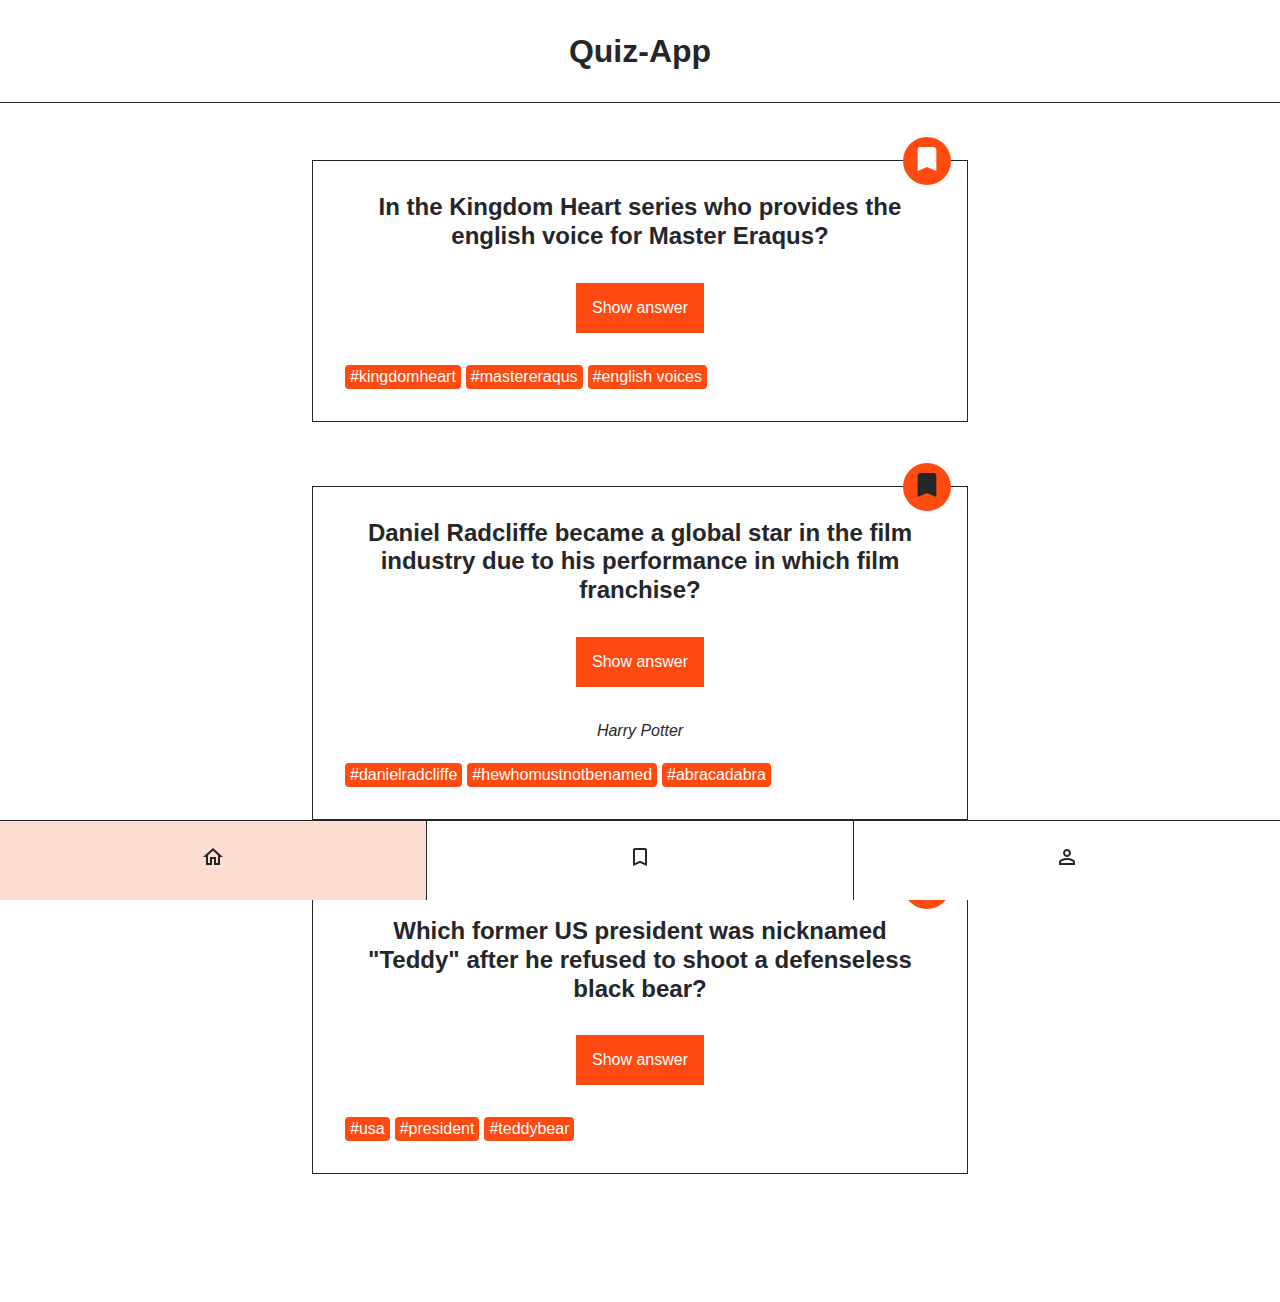
==== index.html @ 91dc2b67 ""initial commit"" ====
<!DOCTYPE html>
<html lang="en">
  <head>
    <meta charset="UTF-8" />
    <meta http-equiv="X-UA-Compatible" content="IE=edge" />
    <meta name="viewport" content="width=device-width, initial-scale=1.0" />
    <title>Quiz-App</title>
    <link rel="stylesheet" href="./styles.css" />
  </head>
  <body>
    <header class="header">
      <h1 class="header__title">Quiz-App</h1>
    </header>
    <main>
      <ul class="card-list">
        <!--
                FIRST CARD
              -->
        <li class="card-list__item">
          <article class="card">
            <h2 class="card__question">
              In the Kingdom Heart series who provides the english voice for
              Master Eraqus?
            </h2>
            <button class="card__button-answer" type="button">
              Show answer
            </button>
            <p class="card__answer">Mark Hamill</p>
            <ul class="card__tag-list">
              <li class="card__tag-list-item">#kingdomheart</li>
              <li class="card__tag-list-item">#mastereraqus</li>
              <li class="card__tag-list-item">#english voices</li>
            </ul>
            <div class="card__button-bookmark">
              <button class="bookmark" aria-label="bookmark" type="button">
                <svg
                  class="bookmark__icon"
                  xmlns="http://www.w3.org/2000/svg"
                  viewbox="0 0 24 24"
                >
                  <path
                    d="M17 3H7c-1.1 0-2 .9-2 2v16l7-3 7 3V5c0-1.1-.9-2-2-2z"
                  />
                </svg>
              </button>
            </div>
          </article>
        </li>
        <!--
                SECOND CARD
              -->
        <li class="card-list__item">
          <article class="card">
            <h2 class="card__question">
              Daniel Radcliffe became a global star in the film industry due to
              his performance in which film franchise?
            </h2>
            <button class="card__button-answer" type="button">
              Show answer
            </button>
            <p class="card__answer card__answer--active">Harry Potter</p>
            <ul class="card__tag-list">
              <li class="card__tag-list-item">#danielradcliffe</li>
              <li class="card__tag-list-item">#hewhomustnotbenamed</li>
              <li class="card__tag-list-item">#abracadabra</li>
            </ul>
            <div class="card__button-bookmark">
              <button
                class="bookmark bookmark--active"
                aria-label="bookmark"
                type="button"
              >
                <svg
                  class="bookmark__icon"
                  xmlns="http://www.w3.org/2000/svg"
                  viewbox="0 0 24 24"
                >
                  <path
                    d="M17 3H7c-1.1 0-2 .9-2 2v16l7-3 7 3V5c0-1.1-.9-2-2-2z"
                  />
                </svg>
              </button>
            </div>
          </article>
        </li>
        <!--
                THIRD CARD
              -->
        <li class="card-list__item">
          <article class="card">
            <h2 class="card__question">
              Which former US president was nicknamed &quot;Teddy&quot; after he
              refused to shoot a defenseless black bear?
            </h2>
            <button class="card__button-answer" type="button">
              Show answer
            </button>
            <p class="card__answer">Theodore Roosevelt</p>
            <ul class="card__tag-list">
              <li class="card__tag-list-item">#usa</li>
              <li class="card__tag-list-item">#president</li>
              <li class="card__tag-list-item">#teddybear</li>
            </ul>
            <div class="card__button-bookmark">
              <button class="bookmark" aria-label="bookmark" type="button">
                <svg
                  class="bookmark__icon"
                  xmlns="http://www.w3.org/2000/svg"
                  viewbox="0 0 24 24"
                >
                  <path
                    d="M17 3H7c-1.1 0-2 .9-2 2v16l7-3 7 3V5c0-1.1-.9-2-2-2z"
                  />
                </svg>
              </button>
            </div>
          </article>
        </li>
      </ul>
    </main>

    <nav class="navigation">
      <ul class="navigation__list">
        <li class="navigation__list-item navigation__list-item--active">
          <a
            class="navigation__link"
            href="/index.html"
            aria-label="go to home page"
          >
            <svg
              xmlns="http://www.w3.org/2000/svg"
              height="24px"
              viewbox="0 0 24 24"
              width="24px"
            >
              <path
                d="M12 5.69l5 4.5V18h-2v-6H9v6H7v-7.81l5-4.5M12 3L2 12h3v8h6v-6h2v6h6v-8h3L12 3z"
              />
            </svg>
          </a>
        </li>
        <li class="navigation__list-item">
          <a
            class="navigation__link"
            href="/bookmarks.html"
            aria-label="go to bookmarks page"
          >
            <svg
              xmlns="http://www.w3.org/2000/svg"
              height="24px"
              viewbox="0 0 24 24"
              width="24px"
            >
              <path
                d="M17 3H7c-1.1 0-2 .9-2 2v16l7-3 7 3V5c0-1.1-.9-2-2-2zm0 15l-5-2.18L7 18V5h10v13z"
              />
            </svg>
          </a>
        </li>
        <li class="navigation__list-item">
          <a
            class="navigation__link"
            href="/profile.html"
            aria-label="go to profile page"
          >
            <svg
              xmlns="http://www.w3.org/2000/svg"
              height="24px"
              viewbox="0 0 24 24"
              width="24px"
            >
              <path
                d="M12 6c1.1 0 2 .9 2 2s-.9 2-2 2-2-.9-2-2 .9-2 2-2m0 9c2.7 0 5.8 1.29 6 2v1H6v-.99c.2-.72 3.3-2.01 6-2.01m0-11C9.79 4 8 5.79 8 8s1.79 4 4 4 4-1.79 4-4-1.79-4-4-4zm0 9c-2.67 0-8 1.34-8 4v3h16v-3c0-2.66-5.33-4-8-4z"
              />
            </svg>
          </a>
        </li>
      </ul>
    </nav>
  </body>
</html>
---- styles.css ----
@import "./global.css";

@import "./components/bookmark/bookmark.css";
@import "./components/card-list/card-list.css";
@import "./components/card/card.css";
@import "./components/header/header.css";
@import "./components/navigation/navigation.css";
@import "./components/profile/profile.css";
@import "./components/counter-list/counter-list.css";
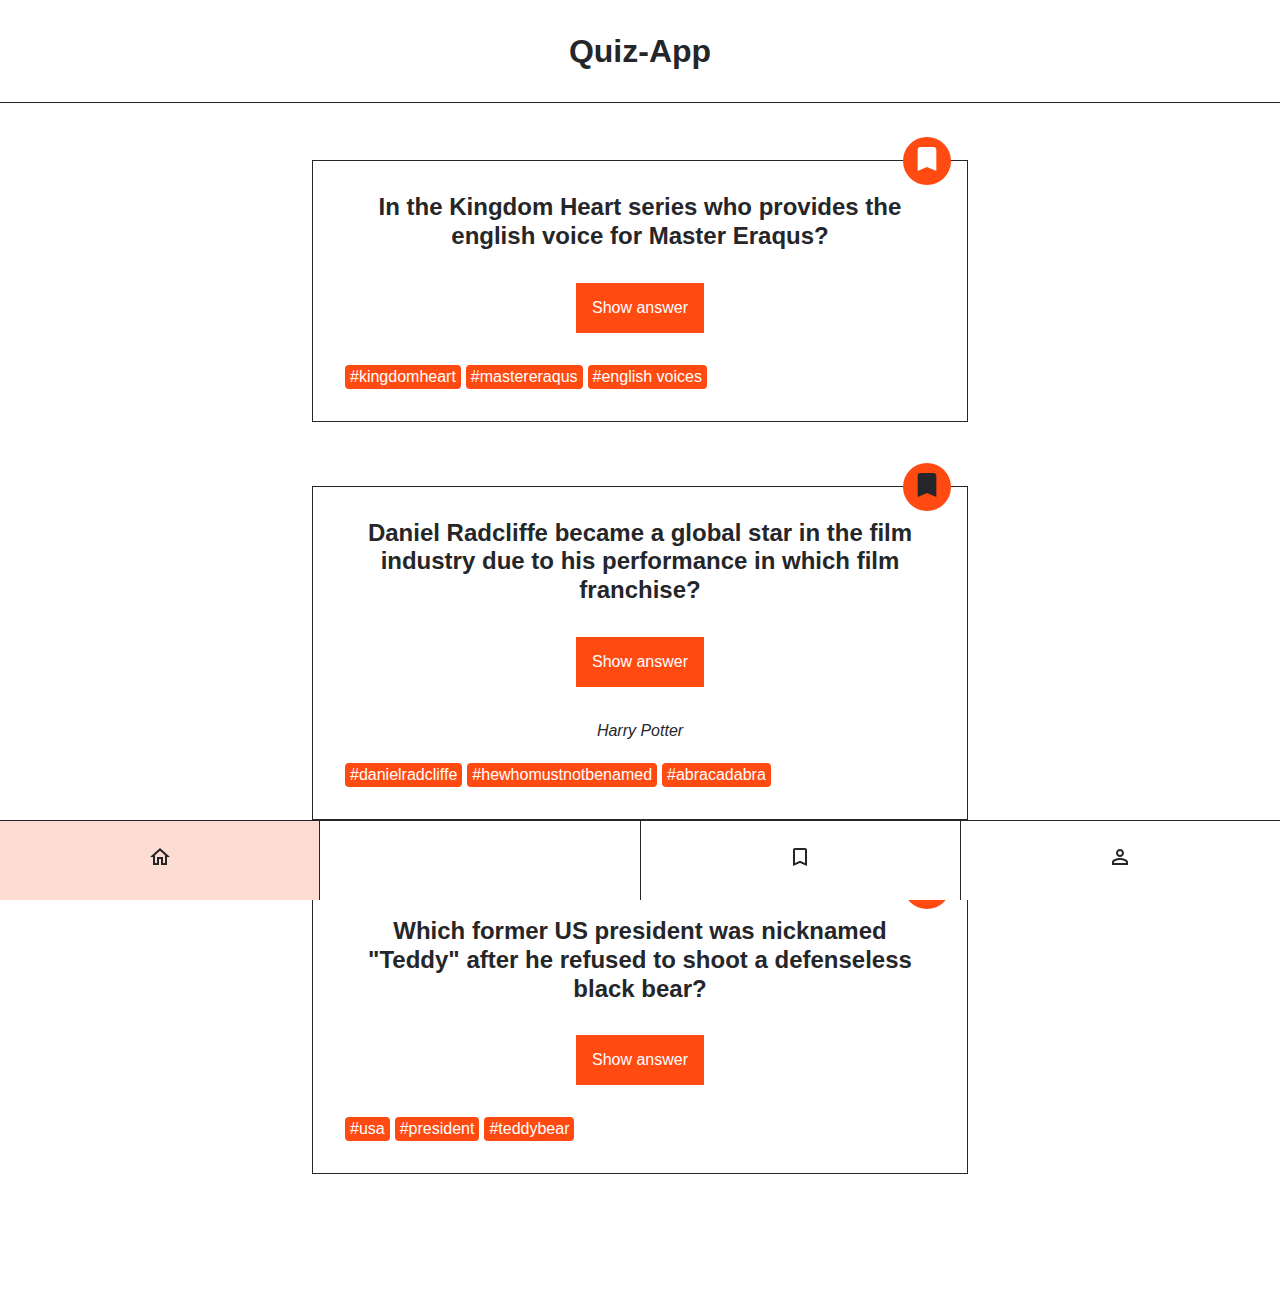
==== commit ee47c9c6: "add the form.html and add the footer" ====
--- a/index.html
+++ b/index.html
@@ -6,6 +6,8 @@
     <meta name="viewport" content="width=device-width, initial-scale=1.0" />
     <title>Quiz-App</title>
     <link rel="stylesheet" href="./styles.css" />
+    <script src="./index.js" defer></script>
+    <link rel="stylesheet" href="https://unicons.iconscout.com/release/v4.0.8/css/line.css">
   </head>
   <body>
     <header class="header">
@@ -25,14 +27,14 @@
             <button class="card__button-answer" type="button">
               Show answer
             </button>
-            <p class="card__answer">Mark Hamill</p>
+            <p class="card__answer" data-js="first-answer">Mark Hamill</p>
             <ul class="card__tag-list">
               <li class="card__tag-list-item">#kingdomheart</li>
               <li class="card__tag-list-item">#mastereraqus</li>
               <li class="card__tag-list-item">#english voices</li>
             </ul>
             <div class="card__button-bookmark">
-              <button class="bookmark" aria-label="bookmark" type="button">
+              <button class="bookmark" aria-label="bookmark" type="button" data-js="bookmark">
                 <svg
                   class="bookmark__icon"
                   xmlns="http://www.w3.org/2000/svg"
@@ -142,6 +144,15 @@
         <li class="navigation__list-item">
           <a
             class="navigation__link"
+            href="/form.html"
+            aria-label="go to form page"
+          >
+          <i class="uil uil-archive-alt"
+          ></i>
+        </li>
+        <li class="navigation__list-item">
+          <a
+            class="navigation__link"
             href="/bookmarks.html"
             aria-label="go to bookmarks page"
           >
--- a/styles.css
+++ b/styles.css
@@ -7,3 +7,5 @@
 @import "./components/navigation/navigation.css";
 @import "./components/profile/profile.css";
 @import "./components/counter-list/counter-list.css";
+
+@import "./components/ownquestion/ownquestion.css"